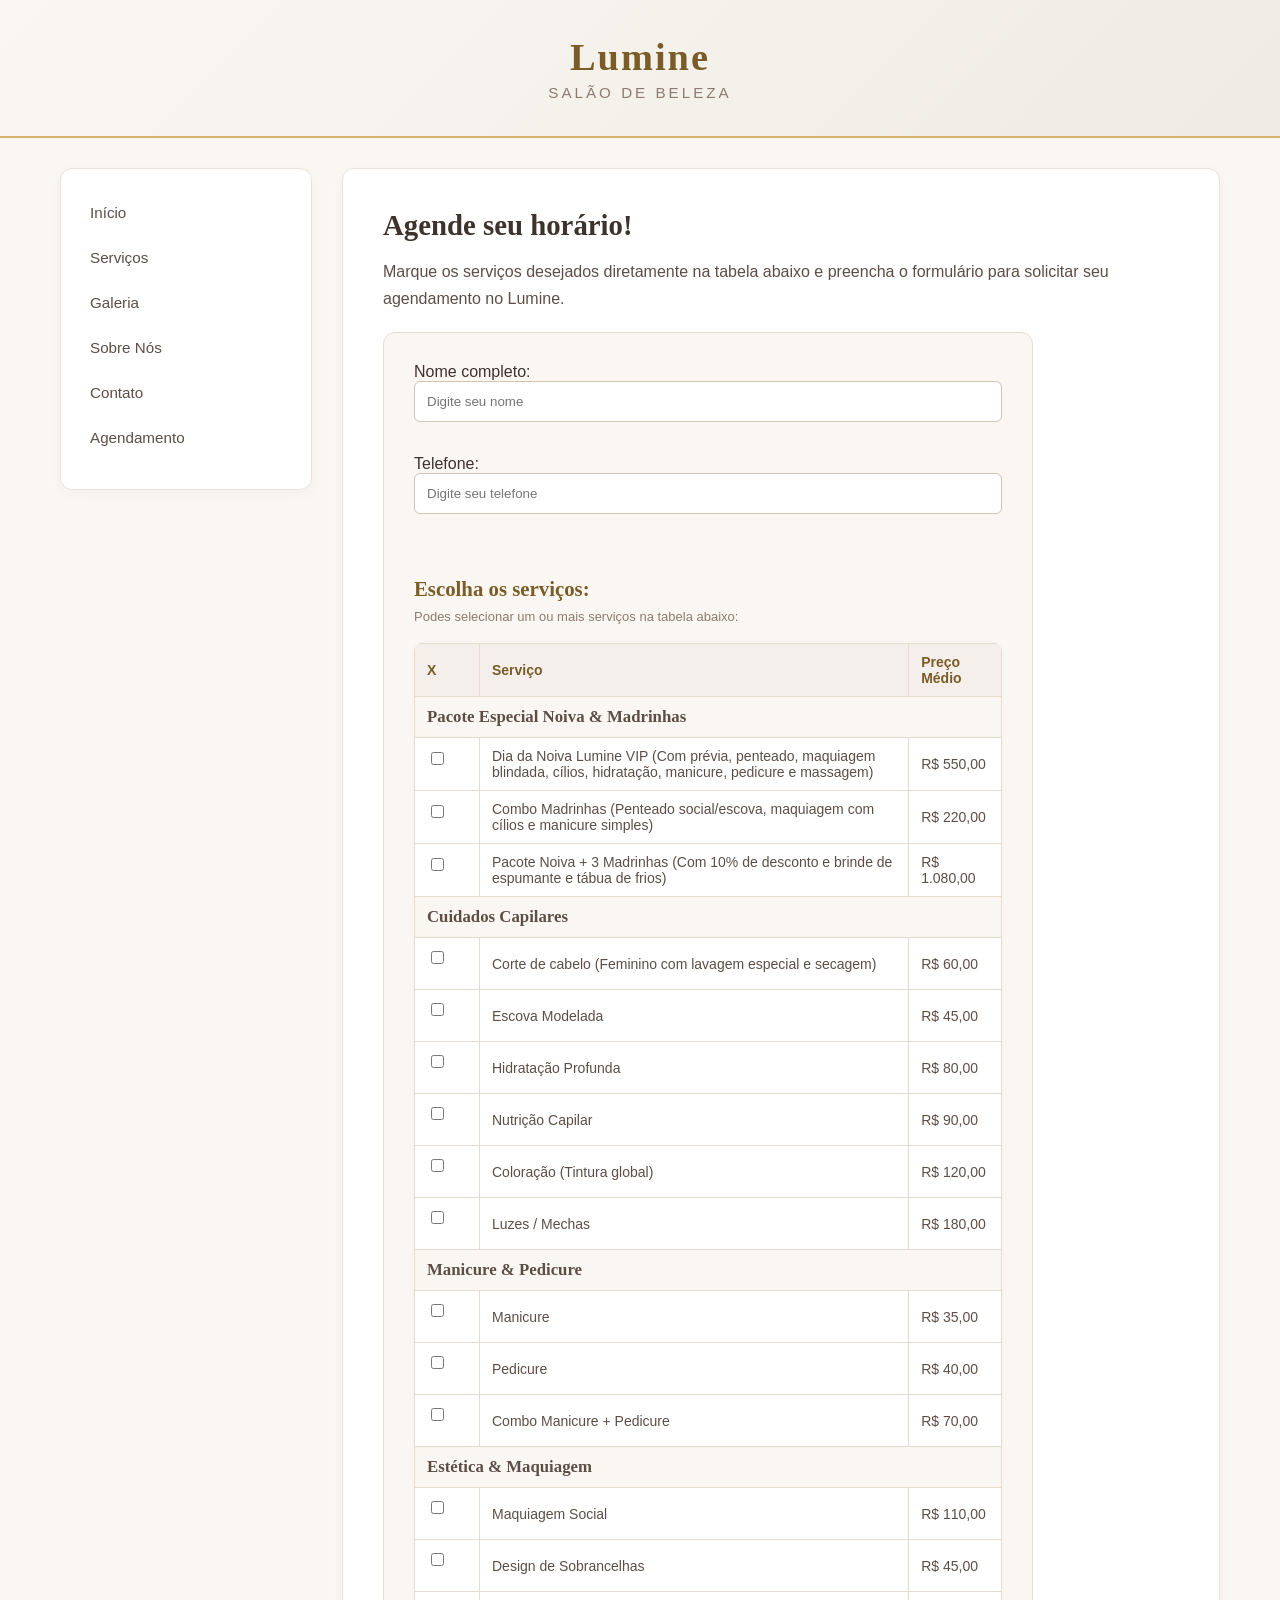
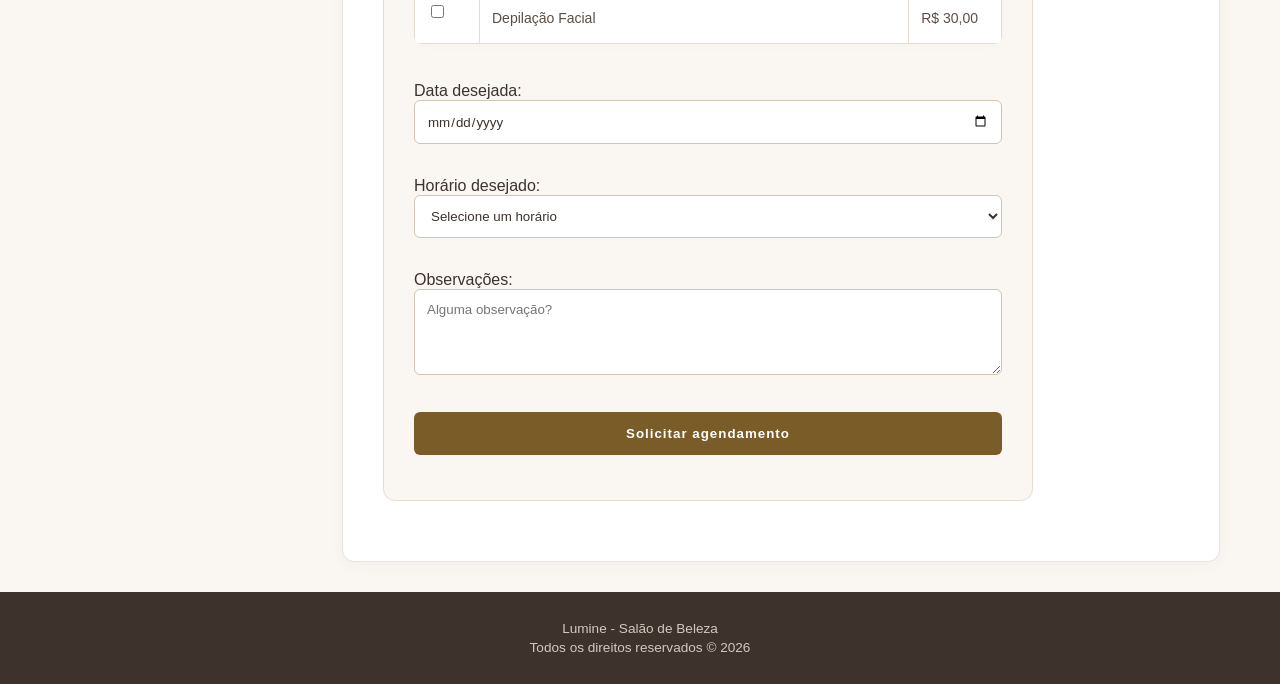
==== html/agendamento.html @ 118dbfa2 "Add files via upload" ====
<!DOCTYPE html>
<html lang="pt-br">

<head>
    <meta charset="UTF-8">
    <meta http-equiv="X-UA-Compatible" content="IE=edge">
    <meta name="viewport" content="width=device-width, initial-scale=1.0">
    <meta name="description" content="Página de agendamento do Lumine">
    <title>Lumine - Agendamento</title>

    <!-- O ../ serve para sair da pasta html e ir buscar o CSS na pasta css -->
    <link rel="stylesheet" href="../css/estilizar.css">
    
    <!-- Estilo específico para a tabela interativa de serviços -->
    <style>
        .tabela-precos {
            width: 100%;
            border-collapse: collapse;
            margin-bottom: 20px;
            background-color: #FFFFFF;
            font-size: 14px;
            border-radius: 8px;
            overflow: hidden;
            box-shadow: 0 2px 8px rgba(0, 0, 0, 0.02);
        }
        .tabela-precos th, .tabela-precos td {
            border: 1px solid #E5DCD0;
            padding: 10px 12px;
            text-align: left;
            color: #5C4E46;
        }
        .tabela-precos th {
            background-color: #F4EFEA;
            color: #7A5C28;
            font-weight: 600;
        }
        .coluna-check {
            text-align: center;
            width: 40px;
        }
        .tabela-precos tr:hover {
            background-color: #FAF7F2;
            cursor: pointer;
        }
        .secao-tabela-titulo {
            background-color: #FAF7F2;
            color: #7A5C28;
            font-family: 'Playfair Display', serif;
            font-weight: bold;
            font-size: 1.05rem;
        }
    </style>
</head>

<body>

    <div id="header">
        <h1>Lumine</h1>
        <p>Salão de Beleza</p>
    </div>

    <div id="layout-wrapper">
        <div id="menu">
            <ul>
                <li><a href="../index.html">Início</a></li>
                <li><a href="servicos.html">Serviços</a></li>
                <li><a href="galeria.html">Galeria</a></li>
                <li><a href="sobrenos.html">Sobre Nós</a></li>
                <li><a href="contato.html">Contato</a></li>
                <li><a href="agendamento.html">Agendamento</a></li>
            </ul>
        </div>

        <div id="main">
            <h2>Agende seu horário!</h2>
            <p>
                Marque os serviços desejados diretamente na tabela abaixo e preencha o formulário para solicitar seu agendamento no Lumine.
            </p>

            <!-- O action aponta para realizado.html que está na mesma pasta html -->
            <form action="realizado.html" method="GET">
                <div id="agendamento" style="max-width: 650px;">
                    <label for="nome">Nome completo:</label><br>
                    <input type="text" id="nome" name="nome" placeholder="Digite seu nome" required>
                    <br><br>

                    <label for="telefone">Telefone:</label><br>
                    <input type="tel" id="telefone" name="telefone" placeholder="Digite seu telefone" required>
                    <br><br>

                    <h3>Escolha os serviços:</h3>
                    <p style="font-size: 13px; color: #8C7B70; margin-top: -5px; margin-bottom: 15px;">
                        Podes selecionar um ou mais serviços na tabela abaixo:
                    </p>

                    <!-- Tabela Interativa de Serviços com Checkboxes Organizada por Categorias -->
                    <table class="tabela-precos">
                        <thead>
                            <tr>
                                <th class="coluna-check">X</th>
                                <th>Serviço</th>
                                <th>Preço Médio</th>
                            </tr>
                        </thead>
                        <tbody>
                            <!-- PACOTE ESPECIAL NOIVA & MADRINHAS -->
                            <tr>
                                <td colspan="3" class="secao-tabela-titulo">Pacote Especial Noiva & Madrinhas</td>
                            </tr>
                            <tr>
                                <td class="coluna-check"><input type="checkbox" name="servico" value="Dia da Noiva VIP"></td>
                                <td>Dia da Noiva Lumine VIP (Com prévia, penteado, maquiagem blindada, cílios, hidratação, manicure, pedicure e massagem)</td>
                                <td>R$ 550,00</td>
                            </tr>
                            <tr>
                                <td class="coluna-check"><input type="checkbox" name="servico" value="Combo Madrinhas"></td>
                                <td>Combo Madrinhas (Penteado social/escova, maquiagem com cílios e manicure simples)</td>
                                <td>R$ 220,00</td>
                            </tr>
                            <tr>
                                <td class="coluna-check"><input type="checkbox" name="servico" value="Pacote Noiva + 3 Madrinhas"></td>
                                <td>Pacote Noiva + 3 Madrinhas (Com 10% de desconto e brinde de espumante e tábua de frios)</td>
                                <td>R$ 1.080,00</td>
                            </tr>

                            <!-- CUIDADOS CAPILARES -->
                            <tr>
                                <td colspan="3" class="secao-tabela-titulo">Cuidados Capilares</td>
                            </tr>
                            <tr>
                                <td class="coluna-check"><input type="checkbox" name="servico" value="Corte"></td>
                                <td>Corte de cabelo (Feminino com lavagem especial e secagem)</td>
                                <td>R$ 60,00</td>
                            </tr>
                            <tr>
                                <td class="coluna-check"><input type="checkbox" name="servico" value="Escova"></td>
                                <td>Escova Modelada</td>
                                <td>R$ 45,00</td>
                            </tr>
                            <tr>
                                <td class="coluna-check"><input type="checkbox" name="servico" value="Hidratacao"></td>
                                <td>Hidratação Profunda</td>
                                <td>R$ 80,00</td>
                            </tr>
                            <tr>
                                <td class="coluna-check"><input type="checkbox" name="servico" value="Nutricao"></td>
                                <td>Nutrição Capilar</td>
                                <td>R$ 90,00</td>
                            </tr>
                            <tr>
                                <td class="coluna-check"><input type="checkbox" name="servico" value="Coloracao"></td>
                                <td>Coloração (Tintura global)</td>
                                <td>R$ 120,00</td>
                            </tr>
                            <tr>
                                <td class="coluna-check"><input type="checkbox" name="servico" value="Luzes"></td>
                                <td>Luzes / Mechas</td>
                                <td>R$ 180,00</td>
                            </tr>

                            <!-- MANICURE & PEDICURE -->
                            <tr>
                                <td colspan="3" class="secao-tabela-titulo">Manicure & Pedicure</td>
                            </tr>
                            <tr>
                                <td class="coluna-check"><input type="checkbox" name="servico" value="Manicure"></td>
                                <td>Manicure</td>
                                <td>R$ 35,00</td>
                            </tr>
                            <tr>
                                <td class="coluna-check"><input type="checkbox" name="servico" value="Pedicure"></td>
                                <td>Pedicure</td>
                                <td>R$ 40,00</td>
                            </tr>
                            <tr>
                                <td class="coluna-check"><input type="checkbox" name="servico" value="Combo MaP"></td>
                                <td>Combo Manicure + Pedicure</td>
                                <td>R$ 70,00</td>
                            </tr>

                            <!-- ESTÉTICA & MAQUIAGEM -->
                            <tr>
                                <td colspan="3" class="secao-tabela-titulo">Estética & Maquiagem</td>
                            </tr>
                            <tr>
                                <td class="coluna-check"><input type="checkbox" name="servico" value="Maquiagem"></td>
                                <td>Maquiagem Social</td>
                                <td>R$ 110,00</td>
                            </tr>
                            <tr>
                                <td class="coluna-check"><input type="checkbox" name="servico" value="Sobrancelha"></td>
                                <td>Design de Sobrancelhas</td>
                                <td>R$ 45,00</td>
                            </tr>
                            <tr>
                                <td class="coluna-check"><input type="checkbox" name="servico" value="Depilacao"></td>
                                <td>Depilação Facial</td>
                                <td>R$ 30,00</td>
                            </tr>
                        </tbody>
                    </table>
                    <br>

                    <label for="data">Data desejada:</label><br>
                    <input type="date" id="data" name="data" required>
                    <br><br>

                    <label for="horario">Horário desejado:</label><br>
                    <select id="horario" name="horario" required>
                        <option value="">Selecione um horário</option>
                        <option value="09:00">09:00</option>
                        <option value="10:00">10:00</option>
                        <option value="11:00">11:00</option>
                        <option value="13:00">13:00</option>
                        <option value="14:00">14:00</option>
                        <option value="15:00">15:00</option>
                        <option value="16:00">16:00</option>
                    </select>
                    <br><br>

                    <label for="observacoes">Observações:</label><br>
                    <textarea id="observacoes" name="observacoes" rows="4" placeholder="Alguma observação?"></textarea>
                    <br><br>

                    <input type="submit" value="Solicitar agendamento">
                </div>
            </form>
        </div>
    </div>

    <div id="footer">
        <p>Lumine - Salão de Beleza</p>
        <p>Todos os direitos reservados &copy; 2026</p>
    </div>

</body>

</html>
---- css/estilizar.css ----
body {
    max-width: 100%;
    margin: 0;
    display: flex;
    flex-direction: column;
    min-height: 100vh;
    font-family: 'Plus Jakarta Sans', sans-serif;
    background-color: #FAF7F2; /* Off-White suave */
    color: #3D322C; /* Marrom escuro acolhedor */
}

/* --- Cabeçalho --- */
#header {
    background: linear-gradient(135deg, #FAF7F2 0%, #EFEBE4 100%);
    color: #3D322C;
    padding: 35px 20px;
    text-align: center;
    width: 100%;
    box-sizing: border-box;
    border-bottom: 2px solid #D4B26F; /* Detalhe fino em Ouro Envelhecido */
}

#header h1 {
    font-family: 'Playfair Display', serif;
    font-size: 2.4rem;
    letter-spacing: 2px;
    color: #7A5C28; /* Bronze vibrante e elegante */
    margin: 0 0 5px 0;
}

#header p {
    font-size: 0.95rem;
    letter-spacing: 3px;
    text-transform: uppercase;
    color: #8C7B70;
    margin: 0;
}

/* --- Layout Principal --- */
#layout-wrapper {
    display: flex;
    flex: 1;
    width: 100%;
    max-width: 1200px;
    margin: 30px auto;
    gap: 30px;
    padding: 0 20px;
    box-sizing: border-box;
}

/* --- Menu Lateral --- */
#menu {
    width: 220px;
    background-color: #FFFFFF;
    padding: 25px 15px;
    border-radius: 12px;
    box-shadow: 0 4px 15px rgba(0, 0, 0, 0.03);
    border: 1px solid #EAE3D9;
    flex-shrink: 0;
    align-self: flex-start;
}

#menu ul {
    list-style-type: none;
    padding: 0;
    margin: 0;
}

#menu li {
    margin-bottom: 8px;
}

#menu a {
    text-decoration: none;
    color: #5C4E46;
    font-size: 0.95rem;
    font-weight: 500;
    display: block;
    padding: 10px 14px;
    border-radius: 8px;
    transition: all 0.2s ease;
}

#menu a:hover {
    background-color: #F4EFEA;
    color: #7A5C28;
    transform: translateX(4px);
}

/* --- Conteúdo Principal --- */
#main {
    flex: 1;
    background-color: #FFFFFF;
    padding: 40px;
    border-radius: 12px;
    box-shadow: 0 4px 15px rgba(0, 0, 0, 0.03);
    border: 1px solid #EAE3D9;
    min-height: 500px;
    box-sizing: border-box;
}

#main h2 {
    font-family: 'Playfair Display', serif;
    color: #3D322C;
    font-size: 1.8rem;
    margin-top: 0;
    margin-bottom: 15px;
}

#main h3 {
    font-family: 'Playfair Display', serif;
    color: #7A5C28;
    font-size: 1.3rem;
    margin-top: 30px;
    margin-bottom: 10px;
}

#main p {
    line-height: 1.7;
    color: #5C4E46;
    font-size: 1rem;
}

/* --- Agendamento & Formulário --- */
#agendamento {
    background-color: #FAF7F2;
    padding: 30px;
    border-radius: 12px;
    width: 100%;
    max-width: 480px;
    margin: 20px 0;
    box-sizing: border-box;
    border: 1px solid #E5DCD0;
}

#agendamento input,
#agendamento select,
#agendamento textarea {
    padding: 12px;
    width: 100%;
    border: 1px solid #D1C4B4;
    border-radius: 6px;
    box-sizing: border-box;
    background-color: #FFFFFF;
    color: #3D322C;
    font-family: inherit;
    margin-bottom: 15px;
    outline: none;
    transition: border-color 0.2s ease;
}

#agendamento input:focus,
#agendamento select:focus,
#agendamento textarea:focus {
    border-color: #7A5C28;
}

#agendamento input[type="submit"] {
    background-color: #7A5C28;
    color: #FFFFFF;
    width: 100%;
    padding: 14px;
    border: none;
    border-radius: 6px;
    font-weight: 600;
    letter-spacing: 1px;
    cursor: pointer;
    transition: background-color 0.3s ease;
}

#agendamento input[type="submit"]:hover {
    background-color: #59421A;
}

#agendamento input[type="checkbox"] {
    width: auto;
    margin-right: 8px;
    cursor: pointer;
}

.opcoes-servicos label {
    display: block;
    margin-bottom: 10px;
    text-align: left;
    cursor: pointer;
    font-weight: 400;
    color: #5C4E46;
}

/* --- Rodapé --- */
#footer {
    background-color: #3D322C;
    color: #D5C9BD;
    padding: 25px 10px;
    text-align: center;
    width: 100%;
    box-sizing: border-box;
    margin-top: auto;
    font-size: 0.85rem;
}

#footer p {
    margin: 4px 0;
}
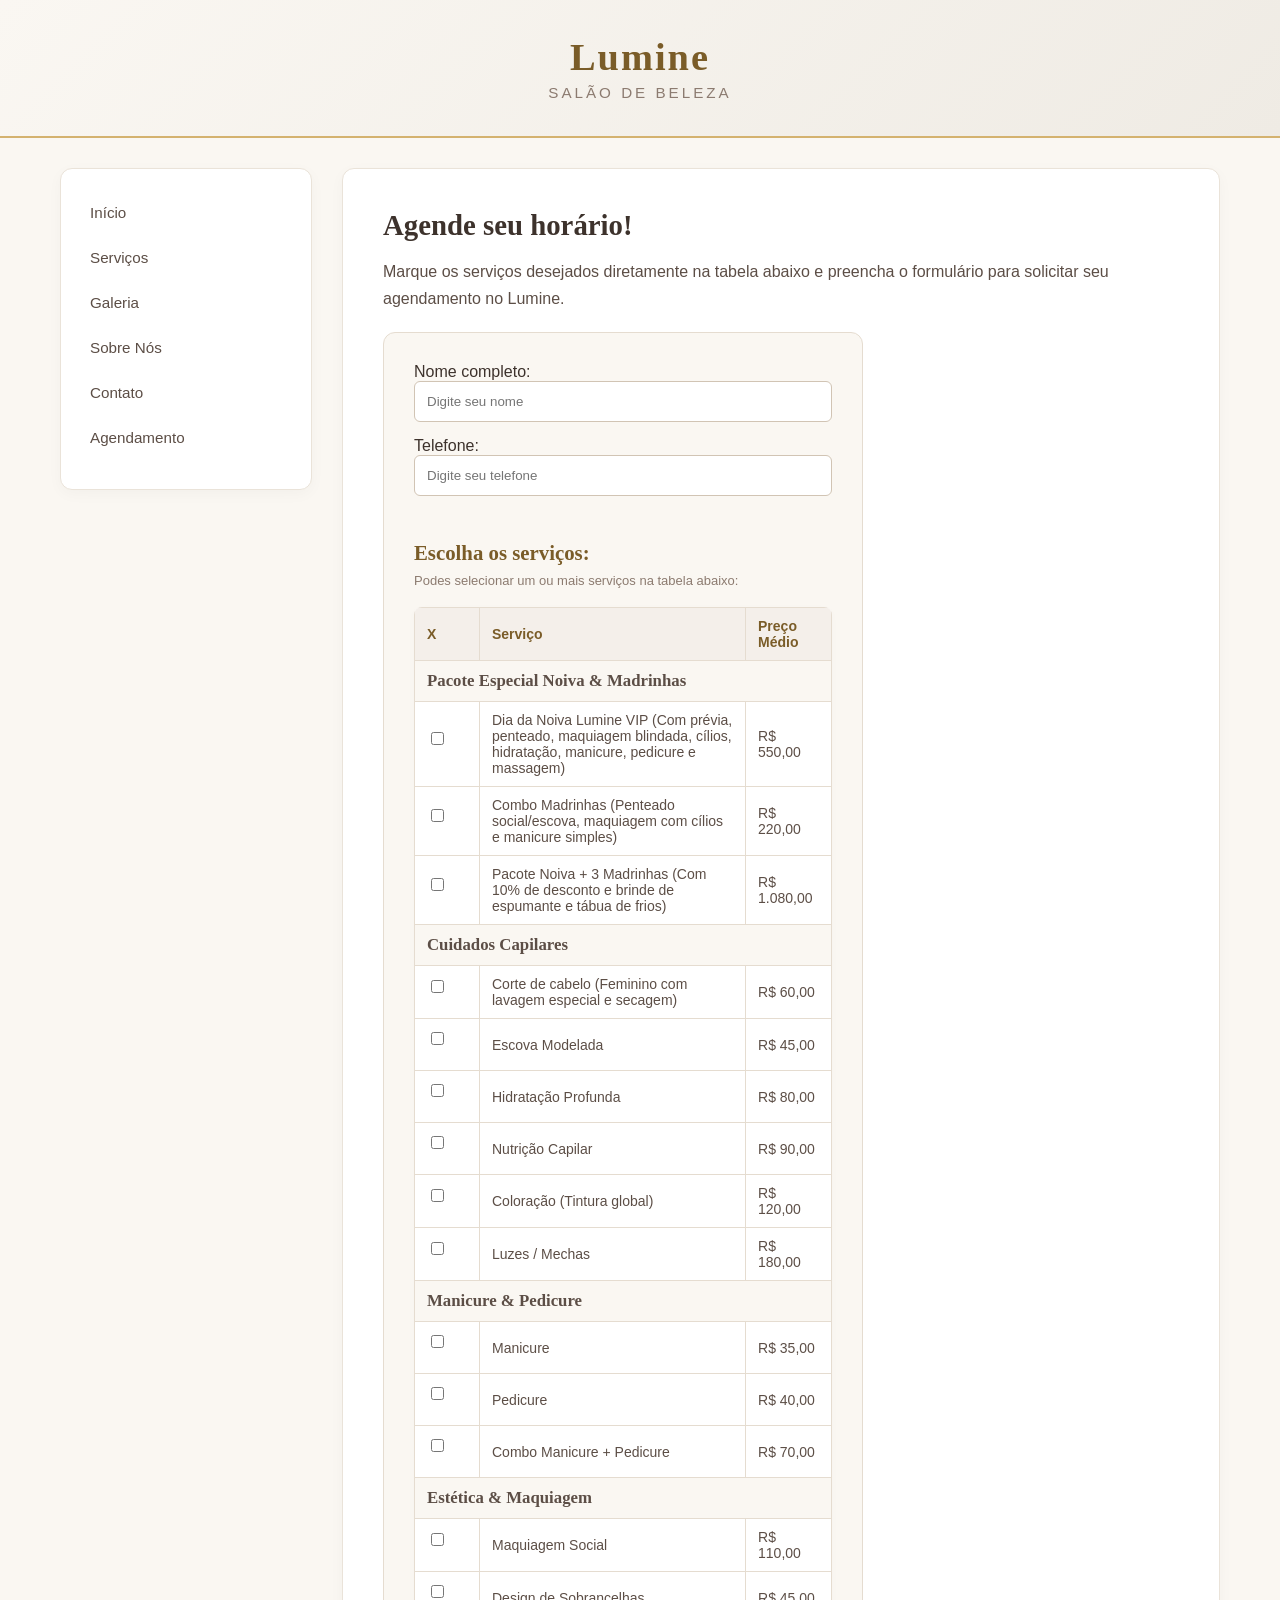
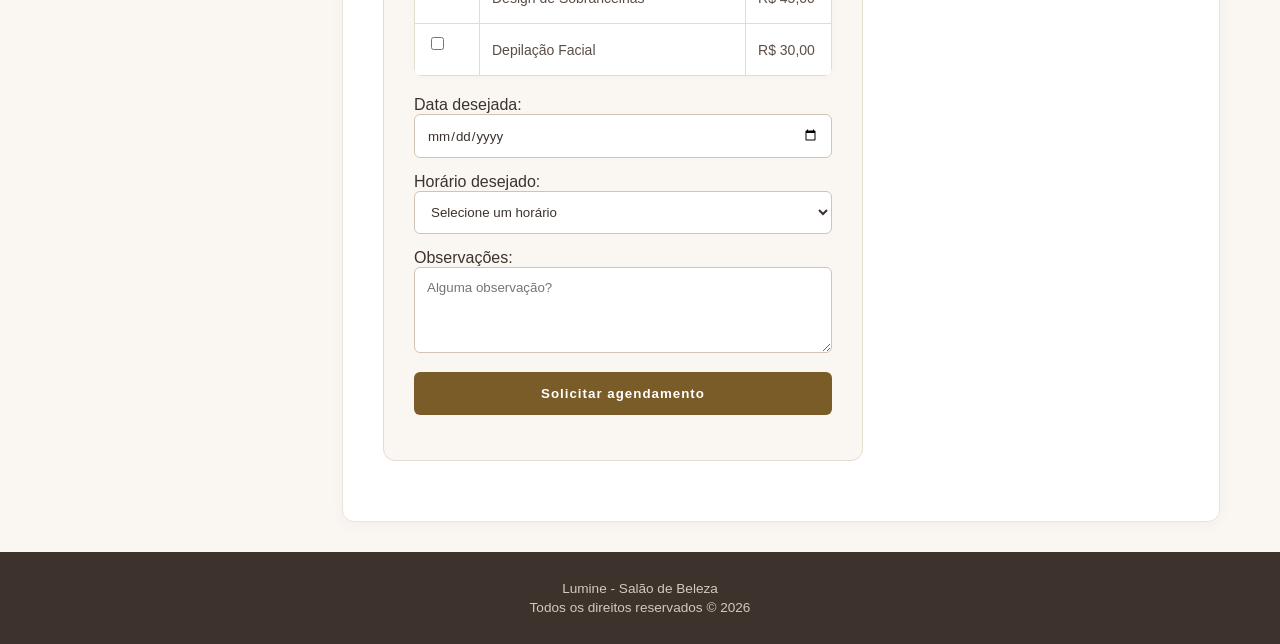
==== commit 76240a2a: "Fix HTML structure and improve table styles" ====
--- a/html/agendamento.html
+++ b/html/agendamento.html
@@ -8,10 +8,9 @@
     <meta name="description" content="Página de agendamento do Lumine">
     <title>Lumine - Agendamento</title>
 
-    <!-- O ../ serve para sair da pasta html e ir buscar o CSS na pasta css -->
     <link rel="stylesheet" href="../css/estilizar.css">
-    
-    <!-- Estilo específico para a tabela interativa de serviços -->
+
+    <!-- Estilo exclusivo e necessário para a tabela interativa de serviços -->
     <style>
         .tabela-precos {
             width: 100%;
@@ -23,25 +22,31 @@
             overflow: hidden;
             box-shadow: 0 2px 8px rgba(0, 0, 0, 0.02);
         }
-        .tabela-precos th, .tabela-precos td {
+
+        .tabela-precos th,
+        .tabela-precos td {
             border: 1px solid #E5DCD0;
             padding: 10px 12px;
             text-align: left;
             color: #5C4E46;
         }
+
         .tabela-precos th {
             background-color: #F4EFEA;
             color: #7A5C28;
             font-weight: 600;
         }
+
         .coluna-check {
             text-align: center;
             width: 40px;
         }
+
         .tabela-precos tr:hover {
             background-color: #FAF7F2;
             cursor: pointer;
         }
+
         .secao-tabela-titulo {
             background-color: #FAF7F2;
             color: #7A5C28;
@@ -74,26 +79,24 @@
         <div id="main">
             <h2>Agende seu horário!</h2>
             <p>
-                Marque os serviços desejados diretamente na tabela abaixo e preencha o formulário para solicitar seu agendamento no Lumine.
+                Marque os serviços desejados diretamente na tabela abaixo e preencha o formulário para solicitar seu
+                agendamento no Lumine.
             </p>
 
-            <!-- O action aponta para realizado.html que está na mesma pasta html -->
             <form action="realizado.html" method="GET">
-                <div id="agendamento" style="max-width: 650px;">
-                    <label for="nome">Nome completo:</label><br>
+                <div id="agendamento">
+                    <label for="nome">Nome completo:</label>
                     <input type="text" id="nome" name="nome" placeholder="Digite seu nome" required>
-                    <br><br>
-
-                    <label for="telefone">Telefone:</label><br>
+
+                    <label for="telefone">Telefone:</label>
                     <input type="tel" id="telefone" name="telefone" placeholder="Digite seu telefone" required>
-                    <br><br>
 
                     <h3>Escolha os serviços:</h3>
                     <p style="font-size: 13px; color: #8C7B70; margin-top: -5px; margin-bottom: 15px;">
                         Podes selecionar um ou mais serviços na tabela abaixo:
                     </p>
 
-                    <!-- Tabela Interativa de Serviços com Checkboxes Organizada por Categorias -->
+                    <!-- Tabela Interativa de Serviços com Checkboxes -->
                     <table class="tabela-precos">
                         <thead>
                             <tr>
@@ -103,27 +106,33 @@
                             </tr>
                         </thead>
                         <tbody>
-                            <!-- PACOTE ESPECIAL NOIVA & MADRINHAS -->
+                            <!-- noiva madrinha -->
                             <tr>
                                 <td colspan="3" class="secao-tabela-titulo">Pacote Especial Noiva & Madrinhas</td>
                             </tr>
                             <tr>
-                                <td class="coluna-check"><input type="checkbox" name="servico" value="Dia da Noiva VIP"></td>
-                                <td>Dia da Noiva Lumine VIP (Com prévia, penteado, maquiagem blindada, cílios, hidratação, manicure, pedicure e massagem)</td>
+                                <td class="coluna-check"><input type="checkbox" name="servico" value="Dia da Noiva VIP">
+                                </td>
+                                <td>Dia da Noiva Lumine VIP (Com prévia, penteado, maquiagem blindada, cílios,
+                                    hidratação, manicure, pedicure e massagem)</td>
                                 <td>R$ 550,00</td>
                             </tr>
                             <tr>
-                                <td class="coluna-check"><input type="checkbox" name="servico" value="Combo Madrinhas"></td>
-                                <td>Combo Madrinhas (Penteado social/escova, maquiagem com cílios e manicure simples)</td>
+                                <td class="coluna-check"><input type="checkbox" name="servico" value="Combo Madrinhas">
+                                </td>
+                                <td>Combo Madrinhas (Penteado social/escova, maquiagem com cílios e manicure simples)
+                                </td>
                                 <td>R$ 220,00</td>
                             </tr>
                             <tr>
-                                <td class="coluna-check"><input type="checkbox" name="servico" value="Pacote Noiva + 3 Madrinhas"></td>
-                                <td>Pacote Noiva + 3 Madrinhas (Com 10% de desconto e brinde de espumante e tábua de frios)</td>
+                                <td class="coluna-check"><input type="checkbox" name="servico"
+                                        value="Pacote Noiva + 3 Madrinhas"></td>
+                                <td>Pacote Noiva + 3 Madrinhas (Com 10% de desconto e brinde de espumante e tábua de
+                                    frios)</td>
                                 <td>R$ 1.080,00</td>
                             </tr>
 
-                            <!-- CUIDADOS CAPILARES -->
+                            <!-- cuidados capilares -->
                             <tr>
                                 <td colspan="3" class="secao-tabela-titulo">Cuidados Capilares</td>
                             </tr>
@@ -158,7 +167,7 @@
                                 <td>R$ 180,00</td>
                             </tr>
 
-                            <!-- MANICURE & PEDICURE -->
+                            <!-- mão e pé -->
                             <tr>
                                 <td colspan="3" class="secao-tabela-titulo">Manicure & Pedicure</td>
                             </tr>
@@ -199,13 +208,11 @@
                             </tr>
                         </tbody>
                     </table>
-                    <br>
-
-                    <label for="data">Data desejada:</label><br>
+
+                    <label for="data">Data desejada:</label>
                     <input type="date" id="data" name="data" required>
-                    <br><br>
-
-                    <label for="horario">Horário desejado:</label><br>
+
+                    <label for="horario">Horário desejado:</label>
                     <select id="horario" name="horario" required>
                         <option value="">Selecione um horário</option>
                         <option value="09:00">09:00</option>
@@ -216,11 +223,9 @@
                         <option value="15:00">15:00</option>
                         <option value="16:00">16:00</option>
                     </select>
-                    <br><br>
-
-                    <label for="observacoes">Observações:</label><br>
+
+                    <label for="observacoes">Observações:</label>
                     <textarea id="observacoes" name="observacoes" rows="4" placeholder="Alguma observação?"></textarea>
-                    <br><br>
 
                     <input type="submit" value="Solicitar agendamento">
                 </div>
@@ -235,4 +240,4 @@
 
 </body>
 
-</html>+</html>
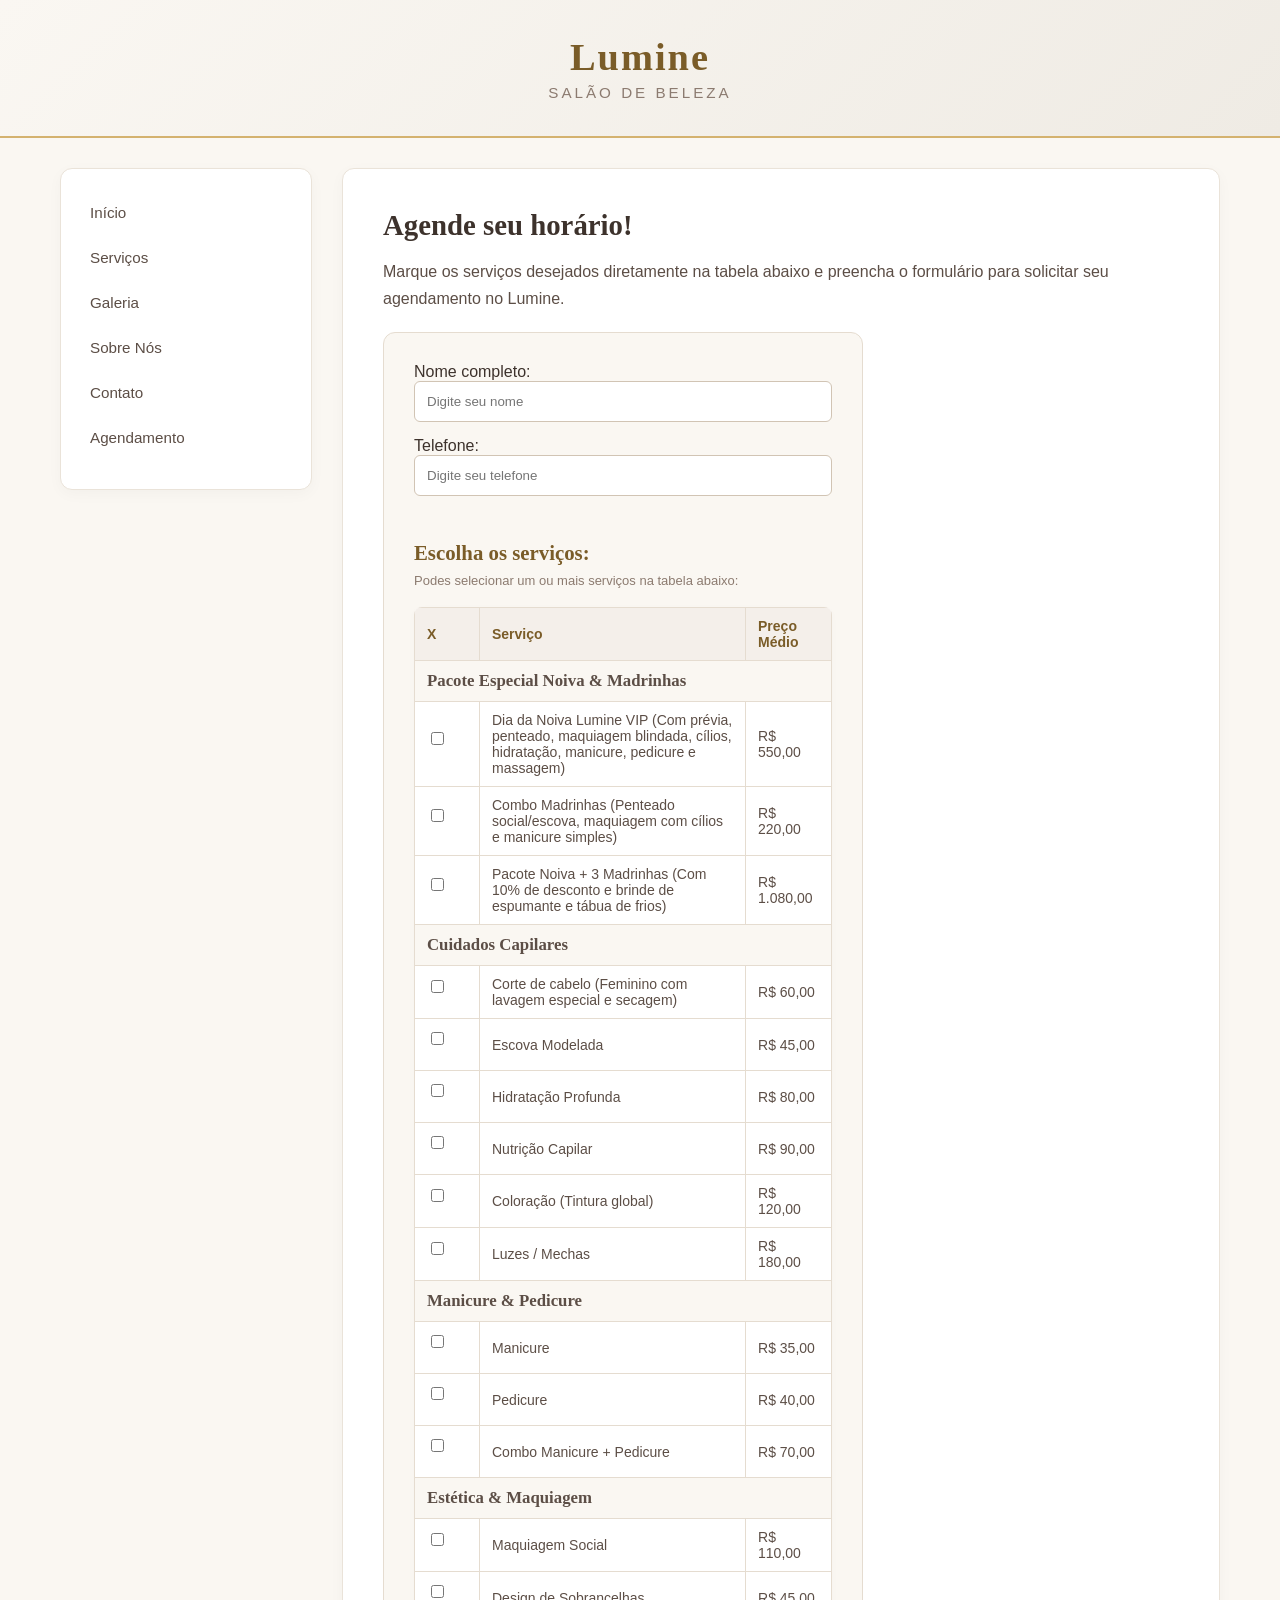
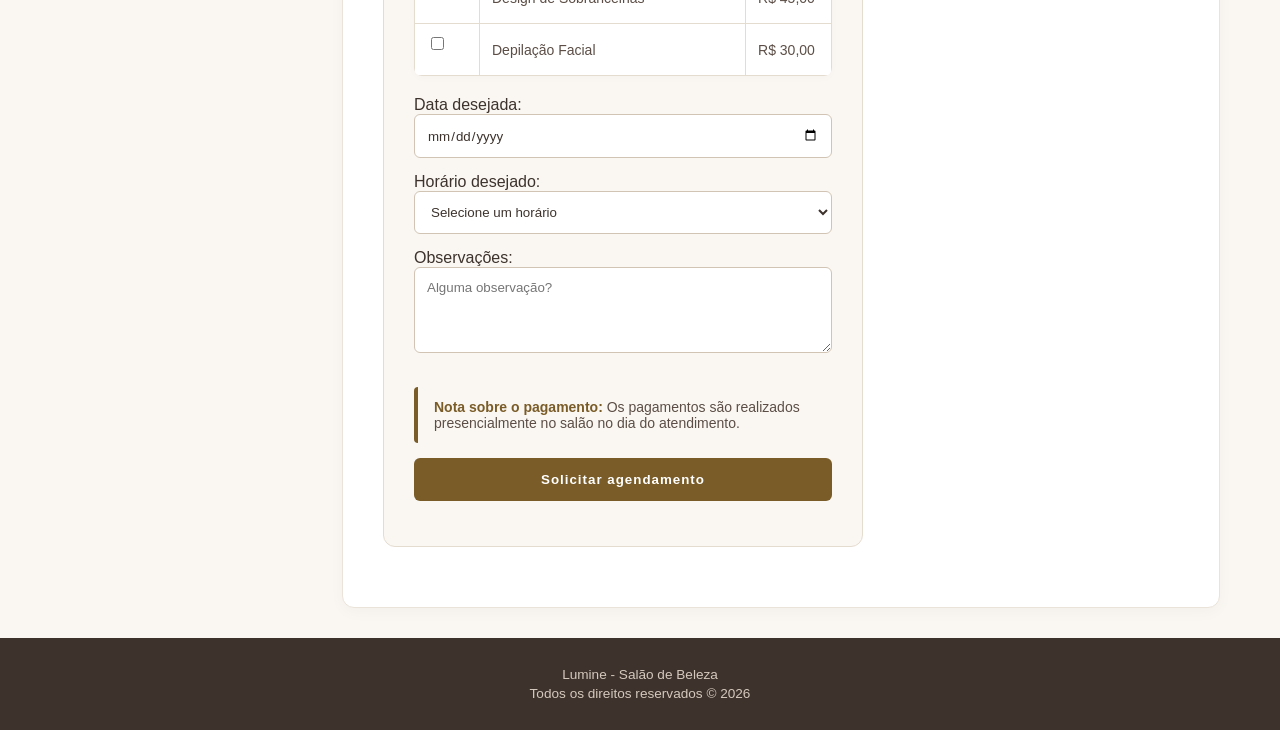
==== commit 5c995ee7: "Add payment notice to agendamento.html Added a payment notice section to the agendamento form." ====
--- a/html/agendamento.html
+++ b/html/agendamento.html
@@ -3,14 +3,18 @@
 
 <head>
     <meta charset="UTF-8">
-    <meta http-equiv="X-UA-Compatible" content="IE=edge">
     <meta name="viewport" content="width=device-width, initial-scale=1.0">
-    <meta name="description" content="Página de agendamento do Lumine">
+    <meta http-equiv="content-type" content="text/html; charset=UTF-8">
+    <meta http-equiv="content-language" content="pt-br">
+    <meta name="author" content="Mariana Firmo da Silva">
+    <meta name="description" content="Agende seu horário no salão Lumine de forma prática e rápida. Escolha entre nossos serviços de beleza, cuidados capilares, manicure, pedicure, maquiagem e pacotes especiais para noivas e madrinhas.">
+    <meta name="keywords" content="Lumine, agendamento, salão de beleza, agendar horário, serviços de beleza">
+    
     <title>Lumine - Agendamento</title>
 
     <link rel="stylesheet" href="../css/estilizar.css">
 
-    <!-- Estilo exclusivo e necessário para a tabela interativa de serviços -->
+    <!-- Estilo exclusivo e necessário para a tabela interativa de serviços e alertas -->
     <style>
         .tabela-precos {
             width: 100%;
@@ -53,6 +57,21 @@
             font-family: 'Playfair Display', serif;
             font-weight: bold;
             font-size: 1.05rem;
+        }
+
+        /* Estilo para a caixa de aviso de pagamento */
+        .aviso-pagamento {
+            background-color: #FAF7F2;
+            border-left: 4px solid #7A5C28;
+            color: #5C4E46;
+            padding: 12px 16px;
+            margin: 15px 0;
+            border-radius: 4px;
+            font-size: 14px;
+        }
+
+        .aviso-pagamento strong {
+            color: #7A5C28;
         }
     </style>
 </head>
@@ -227,6 +246,11 @@
                     <label for="observacoes">Observações:</label>
                     <textarea id="observacoes" name="observacoes" rows="4" placeholder="Alguma observação?"></textarea>
 
+                    <!-- Aviso de Pagamento -->
+                    <div class="aviso-pagamento">
+                        <strong>Nota sobre o pagamento:</strong> Os pagamentos são realizados presencialmente no salão no dia do atendimento.
+                    </div>
+
                     <input type="submit" value="Solicitar agendamento">
                 </div>
             </form>
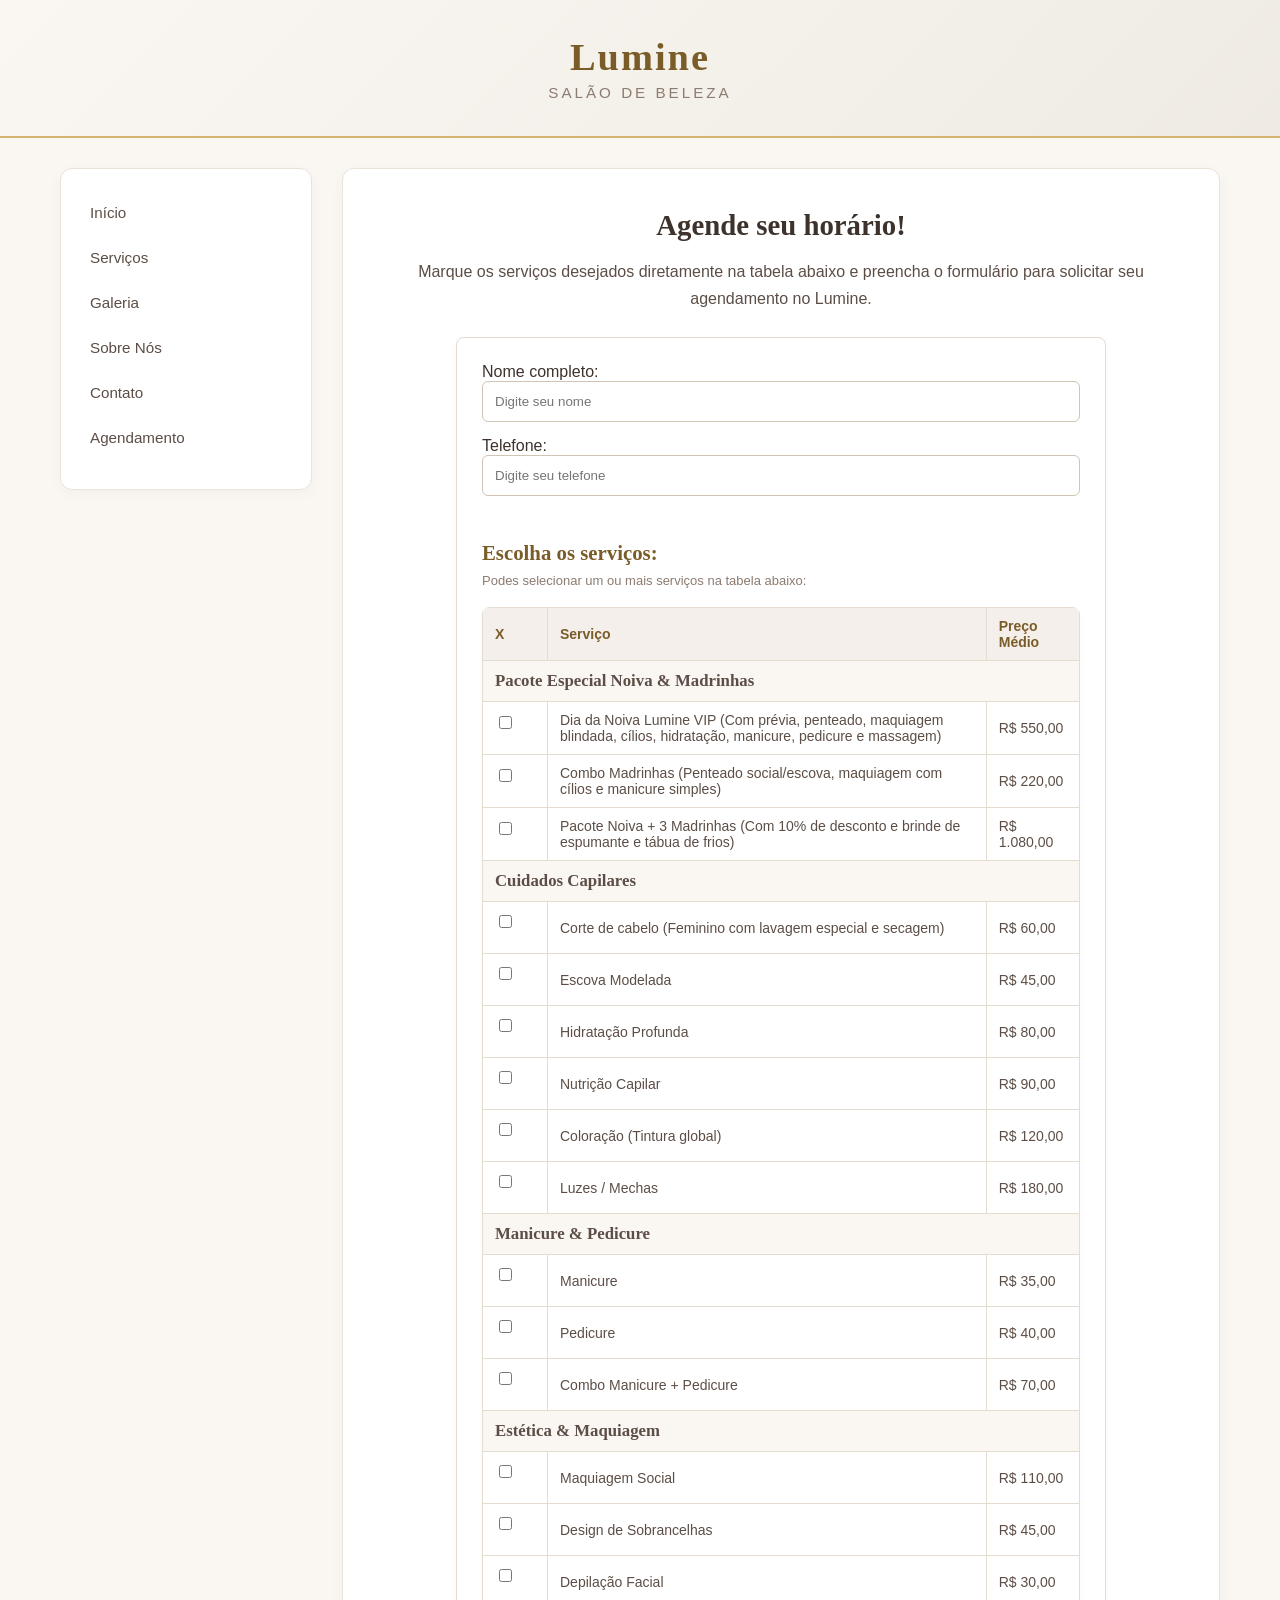
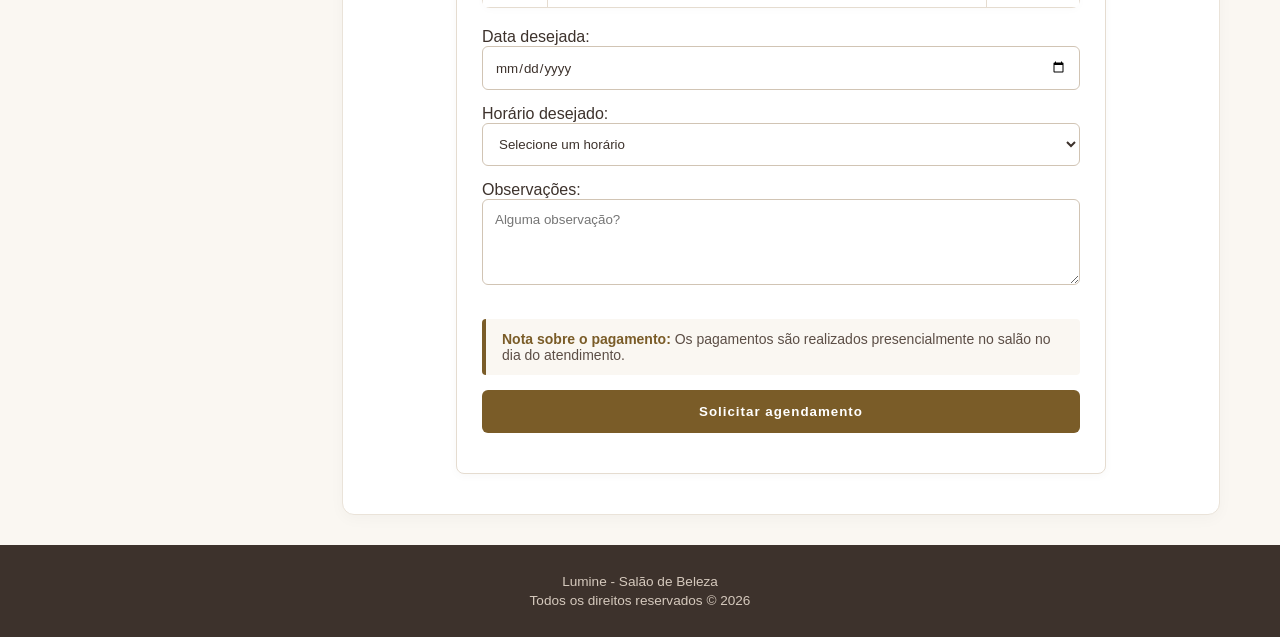
==== commit ebdbfb1c: "Refactor agendamento.html for improved layout and styles Updated the HTML structure and styles for t" ====
--- a/html/agendamento.html
+++ b/html/agendamento.html
@@ -7,14 +7,15 @@
     <meta http-equiv="content-type" content="text/html; charset=UTF-8">
     <meta http-equiv="content-language" content="pt-br">
     <meta name="author" content="Mariana Firmo da Silva">
-    <meta name="description" content="Agende seu horário no salão Lumine de forma prática e rápida. Escolha entre nossos serviços de beleza, cuidados capilares, manicure, pedicure, maquiagem e pacotes especiais para noivas e madrinhas.">
+    <meta name="description"
+        content="Agende seu horário no salão Lumine de forma prática e rápida. Escolha entre nossos serviços de beleza, cuidados capilares, manicure, pedicure, maquiagem e pacotes especiais para noivas e madrinhas.">
     <meta name="keywords" content="Lumine, agendamento, salão de beleza, agendar horário, serviços de beleza">
-    
+
     <title>Lumine - Agendamento</title>
 
     <link rel="stylesheet" href="../css/estilizar.css">
 
-    <!-- Estilo exclusivo e necessário para a tabela interativa de serviços e alertas -->
+    <!-- Estilo exclusivo e necessário para a tabela interativa, alertas e centralização -->
     <style>
         .tabela-precos {
             width: 100%;
@@ -72,6 +73,23 @@
 
         .aviso-pagamento strong {
             color: #7A5C28;
+        }
+
+        /* Centralização do quadrado/container de agendamento */
+        #agendamento {
+            max-width: 650px;
+            margin: 0 auto;
+            /* Centraliza horizontalmente */
+            background-color: #FFFFFF;
+            padding: 25px;
+            border-radius: 8px;
+            box-shadow: 0 2px 10px rgba(0, 0, 0, 0.03);
+            border: 1px solid #E5DCD0;
+        }
+
+        #main {
+            text-align: left;
+            /* Mantém o texto alinhado corretamente dentro do container centralizado */
         }
     </style>
 </head>
@@ -96,11 +114,13 @@
         </div>
 
         <div id="main">
-            <h2>Agende seu horário!</h2>
-            <p>
-                Marque os serviços desejados diretamente na tabela abaixo e preencha o formulário para solicitar seu
-                agendamento no Lumine.
-            </p>
+            <div style="text-align: center; margin-bottom: 25px;">
+                <h2>Agende seu horário!</h2>
+                <p>
+                    Marque os serviços desejados diretamente na tabela abaixo e preencha o formulário para solicitar seu
+                    agendamento no Lumine.
+                </p>
+            </div>
 
             <form action="realizado.html" method="GET">
                 <div id="agendamento">
@@ -248,7 +268,8 @@
 
                     <!-- Aviso de Pagamento -->
                     <div class="aviso-pagamento">
-                        <strong>Nota sobre o pagamento:</strong> Os pagamentos são realizados presencialmente no salão no dia do atendimento.
+                        <strong>Nota sobre o pagamento:</strong> Os pagamentos são realizados presencialmente no salão
+                        no dia do atendimento.
                     </div>
 
                     <input type="submit" value="Solicitar agendamento">
